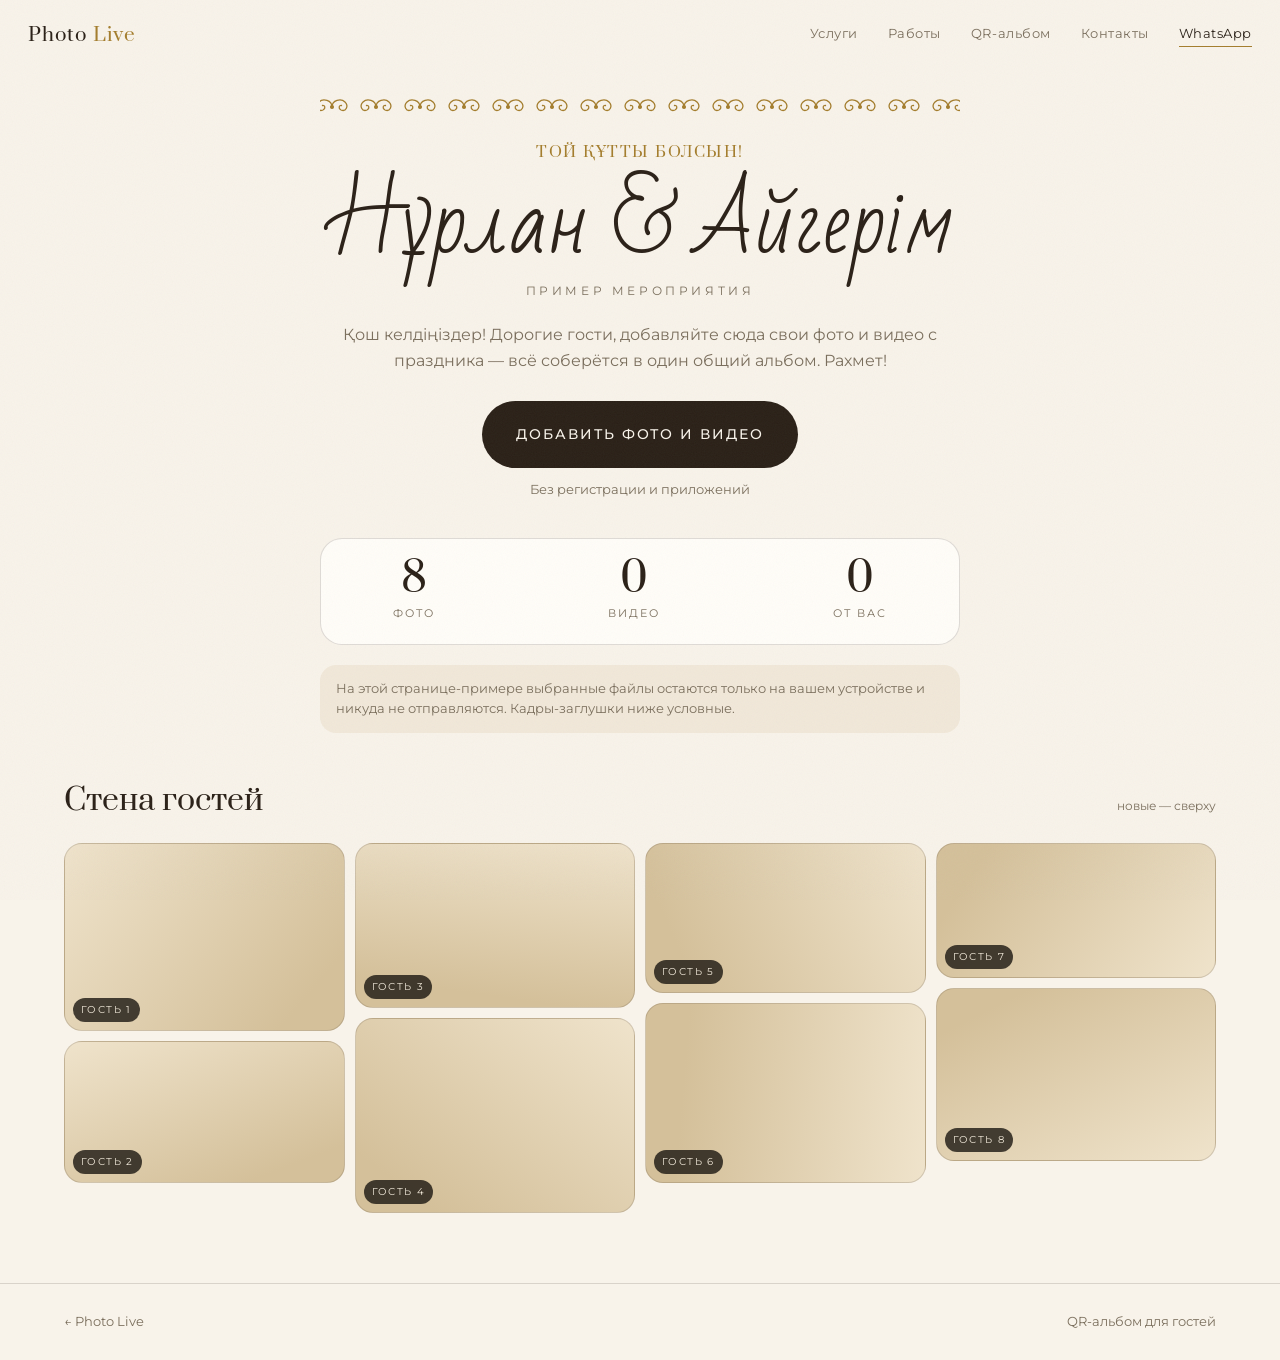
==== album.html @ 1d481619 "Add files via upload" ====
<!doctype html><html lang="ru"><head><meta charset="utf-8"><meta name="viewport" content="width=device-width,initial-scale=1">
<title>Гостевой альбом — Photo Live</title><meta name="robots" content="noindex">
<link href="https://fonts.googleapis.com/css2?family=Bad+Script&family=Montserrat:wght@400;500;600&family=Prata&display=swap" rel="stylesheet">
<link rel="stylesheet" href="style.css">
<style>
main.wrap{padding-top:96px;padding-bottom:70px}
.top{text-align:center;max-width:640px;margin:0 auto}
.top .band{margin-bottom:22px}
.top h1{font-family:var(--script);font-weight:400;font-size:clamp(46px,13vw,84px);line-height:1.2;margin:10px 0 6px;color:var(--ink);word-break:break-word}
.kz{font-family:var(--serif);color:var(--gold);font-size:15px;letter-spacing:.1em;text-transform:uppercase}
.dt{font-size:12px;color:var(--mut);letter-spacing:.3em;text-transform:uppercase;margin-top:6px}
.top p.h{margin:22px auto 28px;color:var(--mut)}
.up{display:inline-block;background:var(--ink);color:var(--bg);font-size:14px;letter-spacing:.14em;text-transform:uppercase;padding:22px 34px;cursor:pointer;transition:background .25s;font-weight:500}
.up:hover{background:var(--gold);color:#fff}
#file{display:none}
.cnt{display:flex;justify-content:center;gap:clamp(24px,7vw,60px);margin:38px 0 0;padding:22px 0;border-block:1px solid var(--line)}
.cnt b{display:block;font-family:var(--serif);font-weight:400;font-size:40px;line-height:1}
.cnt span{font-size:11px;letter-spacing:.18em;text-transform:uppercase;color:var(--mut)}
.gh{display:flex;justify-content:space-between;align-items:baseline;margin:44px 0 18px}
.gh h2{font-size:30px;font-weight:400}.gh small{color:var(--mut);font-size:12px}
.grid{columns:2;column-gap:10px}@media(min-width:760px){.grid{columns:4}}
.it{break-inside:avoid;margin-bottom:10px;position:relative}
.it img,.it video{display:block;width:100%}
.it .by{position:absolute;left:8px;bottom:8px;font-size:10px;letter-spacing:.14em;text-transform:uppercase;background:rgba(23,18,13,.78);color:#f2eadb;padding:4px 8px}
.it.new{animation:pop .7s cubic-bezier(.2,.9,.3,1) both;outline:2px solid var(--gold)}
@keyframes pop{from{opacity:0;transform:scale(.9) translateY(24px)}to{opacity:1;transform:none}}
.it.fr::before,.it.fr::after{display:none}
</style></head><body>
<main class="wrap">
<div class="top">
<div class="band"></div>
<div class="kz" id="kz">Той құтты болсын!</div>
<h1 id="nm">Нұрлан &amp; Айгерім</h1>
<div class="dt" id="dt">Пример мероприятия</div>
<p class="h">Қош келдіңіздер! Дорогие гости, добавляйте сюда свои фото и видео с праздника — всё соберётся в один общий альбом. Рахмет!</p>
<label class="up" for="file">Добавить фото и видео</label>
<input id="file" type="file" accept="image/*,video/*" multiple>
<div style="font-size:12.5px;color:var(--mut);margin-top:12px">Без регистрации и приложений</div>
<div class="cnt"><div><b id="cPh">0</b><span>фото</span></div><div><b id="cVi">0</b><span>видео</span></div><div><b id="cMine">0</b><span>от вас</span></div></div>
<p class="note" style="text-align:left">На этой странице-примере выбранные файлы остаются только на вашем устройстве и никуда не отправляются. Кадры-заглушки ниже условные.</p>
</div>
<div class="gh"><h2 class="serif">Стена гостей</h2><small>новые — сверху</small></div>
<div class="grid" id="grid"></div>
</main>
<footer><a href="index.html">← Photo Live</a><span>QR-альбом для гостей</span></footer>
<script src="common.js"></script>
<script>
var q=new URLSearchParams(location.search);
if(q.get('n')){document.getElementById('nm').textContent=q.get('n');document.title=q.get('n')+' — гостевой альбом'}
if(q.get('d')){document.getElementById('dt').textContent=q.get('d')}
if(q.get('o')&&GREET[q.get('o')]){document.getElementById('kz').textContent=GREET[q.get('o')]}
var grid=document.getElementById('grid'),mine=0,ph=0,vi=0,hs=[125,95,110,130,100,120,90,115];
for(var i=0;i<8;i++){var d=document.createElement('div');d.className='it fr';d.style.height=hs[i]*1.5+'px';d.style.background='linear-gradient('+(130+i*29)+'deg,#efe3cb,#d4c09a 85%)';d.innerHTML='<span class="by">Гость '+(i+1)+'</span>';grid.appendChild(d);ph++}
function upd(){cPh.textContent=ph;cVi.textContent=vi;cMine.textContent=mine}upd();
document.getElementById('file').addEventListener('change',function(e){
Array.prototype.forEach.call(e.target.files,function(f){
var u=URL.createObjectURL(f),d=document.createElement('div');d.className='it new';
if(f.type.indexOf('video')===0){d.innerHTML='<video src="'+u+'#t=0.1" controls playsinline preload="metadata"></video>';vi++}
else if(f.type.indexOf('image')===0){var im=new Image();im.src=u;im.alt='Ваше фото';d.appendChild(im);ph++}
else return;
var s=document.createElement('span');s.className='by';s.textContent='Вы';d.appendChild(s);
grid.insertBefore(d,grid.firstChild);mine++;
});upd();e.target.value='';
});
</script></body></html>
---- style.css ----
:root{--bg:#f8f3ea;--bg2:#f0e8d8;--ink:#2a2017;--mut:#7a6e5c;--gold:#a47d2c;--line:rgba(42,32,23,.15);--serif:'Prata',Georgia,serif;--script:'Bad Script','Cormorant Garamond',cursive;--sans:'Montserrat',system-ui,sans-serif}
.dk{--bg:#17120d;--bg2:#1d1710;--ink:#f2eadb;--mut:#a99d88;--gold:#c9a35a;--line:rgba(242,234,219,.16);background:var(--bg);color:var(--ink)}
*{box-sizing:border-box;margin:0;padding:0}
html{scroll-behavior:smooth}
body{background:var(--bg);color:var(--ink);font-family:var(--sans);font-size:16px;line-height:1.6;-webkit-font-smoothing:antialiased;overflow-x:hidden}
body::before{content:'';position:fixed;inset:0;pointer-events:none;z-index:100;opacity:.045;background-image:url("data:image/svg+xml;utf8,<svg xmlns='http://www.w3.org/2000/svg' width='160' height='160'><filter id='n'><feTurbulence type='fractalNoise' baseFrequency='.9' numOctaves='2'/></filter><rect width='160' height='160' filter='url(%23n)'/></svg>")}
a{color:inherit;text-decoration:none}
img{max-width:100%}
.wrap{padding:0 clamp(18px,5vw,64px);max-width:1400px;margin:0 auto}
.serif{font-family:var(--serif);font-weight:400}
.eyebrow{font-size:11px;letter-spacing:.28em;text-transform:uppercase;color:var(--gold);font-weight:600}
/* header */
.hd{position:fixed;top:0;left:0;right:0;z-index:60;display:flex;justify-content:space-between;align-items:center;padding:20px clamp(18px,5vw,64px);transition:background .3s,padding .3s}
.hd.s{background:rgba(248,243,234,.96);padding-top:14px;padding-bottom:14px;border-bottom:1px solid var(--line)}
.brand{font-family:var(--serif);font-size:19px;letter-spacing:.06em}
.brand i{color:var(--gold);font-style:normal}
.menu{display:flex;gap:30px;font-size:13px;letter-spacing:.04em}
.menu a{color:var(--mut);transition:color .2s}.menu a:hover,.menu a.on{color:var(--ink)}
.menu a.wa{color:var(--ink);border-bottom:1px solid var(--gold);padding-bottom:2px}
.burger{display:none;background:none;border:0;color:var(--ink);font:inherit;font-size:13px;letter-spacing:.14em;text-transform:uppercase;cursor:pointer}
@media(max-width:820px){.burger{display:block}.menu{position:fixed;inset:0;background:var(--bg);flex-direction:column;justify-content:center;gap:22px;padding:0 clamp(18px,5vw,64px);font-family:var(--serif);font-size:34px;transform:translateY(-100%);transition:transform .45s cubic-bezier(.7,0,.2,1);z-index:-1}.menu.o{transform:none}.menu a{color:var(--ink)}.menu a.wa{border:0;color:var(--gold)}}
/* buttons */
.lnk{display:inline-flex;align-items:center;gap:12px;font-size:13px;letter-spacing:.14em;text-transform:uppercase;padding:16px 0;border-bottom:1px solid var(--gold);transition:gap .25s,color .25s;font-weight:500}
.lnk:hover{gap:20px;color:var(--gold)}
.lnk.solid{background:var(--ink);color:var(--bg);border:0;padding:17px 28px}
.lnk.solid:hover{background:var(--gold);color:#fff}
/* placeholder frames */
.fr{position:relative;background:linear-gradient(155deg,#eadfc8,#d6c4a0 80%);overflow:hidden;border:1px solid var(--line)}
.fr::before{content:attr(data-n);position:absolute;left:14px;top:10px;font-family:var(--serif);font-size:13px;color:var(--gold);letter-spacing:.1em}
.fr::after{content:attr(data-c);position:absolute;left:14px;bottom:12px;font-size:10.5px;letter-spacing:.2em;text-transform:uppercase;color:#7a6a4c}
.fr img{position:absolute;inset:0;width:100%;height:100%;object-fit:cover}
/* reveal */
.rv{opacity:0;transform:translateY(26px);transition:opacity .9s ease,transform .9s ease}.rv.in{opacity:1;transform:none}
@media(prefers-reduced-motion:reduce){.rv{opacity:1;transform:none;transition:none}html{scroll-behavior:auto}}
.note{font-size:12.5px;color:var(--mut);border-left:1px solid var(--gold);padding:4px 0 4px 14px;margin:20px 0}
footer{border-top:1px solid var(--line);padding:28px clamp(18px,5vw,64px);display:flex;justify-content:space-between;gap:12px;flex-wrap:wrap;font-size:12.5px;color:var(--mut)}
/* ornament (қошқар мүйіз motif) */
.band{height:22px;background-repeat:repeat-x;background-position:center;background-size:auto 22px;background-image:url("data:image/svg+xml;utf8,<svg xmlns='http://www.w3.org/2000/svg' width='44' height='22' viewBox='0 0 44 22' fill='none' stroke='%23a47d2c' stroke-width='1.3' stroke-linecap='round'><path d='M22 11 C22 4 13 2 9 6 C5 10 8 16 13 14 C16 12.5 15 9 12.5 9.5'/><path d='M22 11 C22 4 31 2 35 6 C39 10 36 16 31 14 C28 12.5 29 9 31.5 9.5'/><circle cx='22' cy='11' r='1.4' fill='%23a47d2c'/></svg>")}
/* table card */
.tc{width:100%;max-width:400px;margin:0 auto;background:#fffdf8;color:#2a2017;padding:12px;box-shadow:0 30px 70px rgba(60,40,10,.22);position:relative}
.tc-in{border:1px solid #a47d2c;outline:1px solid rgba(164,125,44,.55);outline-offset:-7px;padding:26px 20px 22px;text-align:center;background:radial-gradient(120% 60% at 50% 0%,rgba(164,125,44,.10),transparent 65%)}
.tc .band{margin:0 -6px}
.tc-k{font-family:var(--serif);font-size:15px;letter-spacing:.12em;text-transform:uppercase;color:#a47d2c;margin:16px 0 4px;line-height:1.35}
.tc-names{font-family:var(--script);font-size:clamp(38px,11vw,54px);line-height:1.2;margin:6px 0 2px;color:#2a2017;word-break:break-word}
.tc-date{font-size:12px;letter-spacing:.3em;text-transform:uppercase;color:#7a6e5c}
.tc-w{font-family:var(--serif);font-size:22px;margin:16px 0 14px}
.tc-q{display:inline-block;line-height:0;padding:10px;background:#fff;border:1px solid rgba(164,125,44,.5)}
.tc-s{font-family:var(--serif);font-style:normal;font-size:15px;margin:14px 8px 4px;line-height:1.4}
.tc-r{font-size:11px;letter-spacing:.14em;text-transform:uppercase;color:#7a6e5c;margin-bottom:12px}
/* ===== iOS-style: rounded, soft, glassy ===== */
:root{--r:22px;--r-lg:30px}
body .hd{top:8px;left:10px;right:10px;padding:12px 18px;border-radius:22px;border:0;background:none}
body .hd::before{content:'';position:absolute;inset:0;z-index:-2;border-radius:22px;background:rgba(250,246,238,.72);backdrop-filter:saturate(180%) blur(20px);-webkit-backdrop-filter:saturate(180%) blur(20px);box-shadow:0 4px 24px rgba(60,40,10,.10),inset 0 0 0 1px rgba(255,255,255,.6);opacity:0;transition:opacity .3s}
body .hd.s::before{opacity:1}
body .hd.s{background:none;border:0;padding:12px 18px}
body .lnk{border:1px solid var(--gold);border-radius:999px;padding:14px 24px}
body .lnk.solid{border:0;padding:16px 28px}
body .lnk:hover{gap:16px;background:rgba(164,125,44,.10);color:var(--ink)}
body .lnk.solid:hover{background:var(--gold);color:#fff}
body .up{border-radius:999px}
body .fr{border-radius:var(--r)}
body .g .fr{border-radius:16px}
body .it{border-radius:18px;overflow:hidden}
body .it .by{border-radius:99px}
body .note{background:rgba(164,125,44,.09);border:0;border-radius:16px;padding:14px 16px}
body .svc{border:1px solid var(--line);border-radius:var(--r-lg);overflow:hidden;background:#fffdf8;box-shadow:0 12px 40px rgba(60,40,10,.06)}
body .sv{padding-left:clamp(16px,3vw,30px);padding-right:clamp(16px,3vw,30px)}
body .sv:last-child{border-bottom:0}
@media(min-width:820px){body .sv:hover{padding-left:clamp(26px,4vw,44px)}}
body .strip .fr{border-radius:var(--r-lg)}
body .al.dk{margin:0 10px;border-radius:38px;border:0}
body footer.dk{margin:10px;border-radius:30px;border:0}
body .mq{background:transparent;border:0}
body .tc{border-radius:34px}
body .tc-in{border-radius:24px}
body .tc-q{border-radius:20px}
body .sheet{border-radius:var(--r-lg);border:0}
body .cnt,body .bar{border:1px solid var(--line);border-radius:var(--r);padding:20px 16px;background:#fffdf8;justify-content:space-around}
body .qrb{border-radius:var(--r-lg);border:1px solid var(--line);box-shadow:0 12px 40px rgba(60,40,10,.06)}
body .toast{border-radius:16px}
body input,body select{background:#fffdf8;border:1px solid var(--line);border-radius:16px;padding:15px 18px;font-size:17px}
body input:focus,body select:focus{border-color:var(--gold);box-shadow:0 0 0 4px rgba(164,125,44,.15)}
body .sw{border-radius:99px}
body .hero .band{top:78px}
@media print{body .tc{border-radius:0}body .sheet{border-radius:0}}
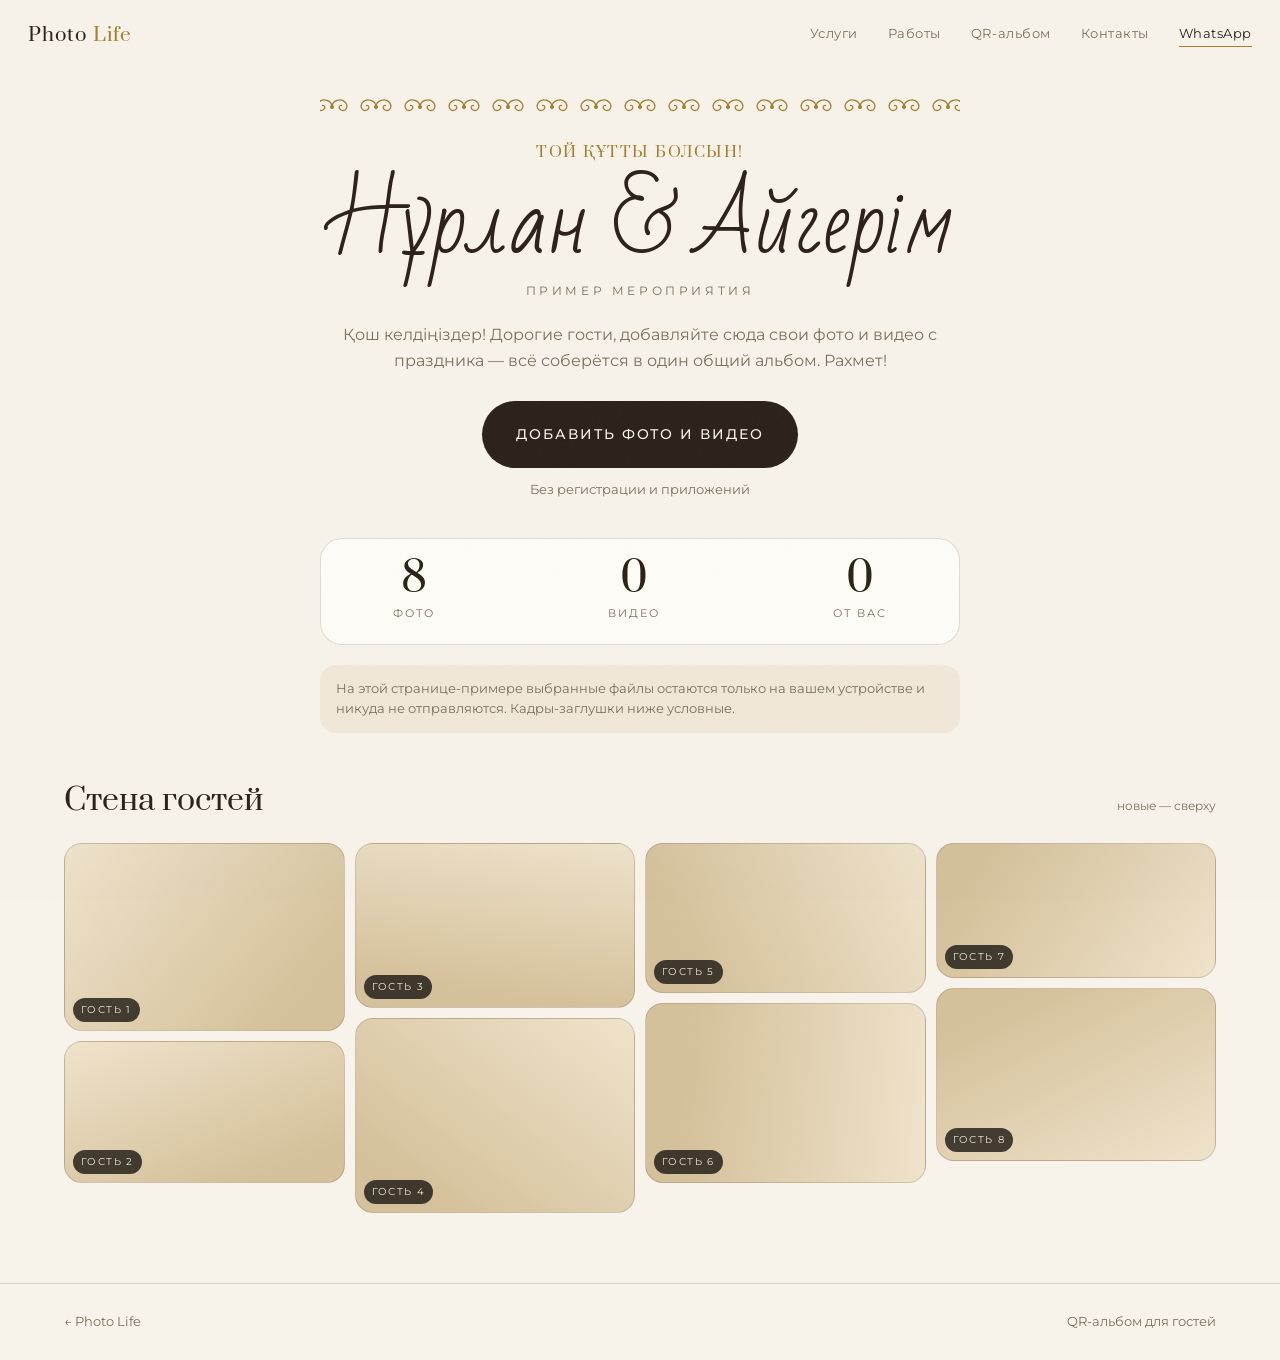
==== commit 5c919073: "Add files via upload" ====
--- a/album.html
+++ b/album.html
@@ -1,5 +1,5 @@
 <!doctype html><html lang="ru"><head><meta charset="utf-8"><meta name="viewport" content="width=device-width,initial-scale=1">
-<title>Гостевой альбом — Photo Live</title><meta name="robots" content="noindex">
+<title>Гостевой альбом — Photo Life</title><meta name="robots" content="noindex">
 <link href="https://fonts.googleapis.com/css2?family=Bad+Script&family=Montserrat:wght@400;500;600&family=Prata&display=swap" rel="stylesheet">
 <link rel="stylesheet" href="style.css">
 <style>
@@ -42,7 +42,7 @@
 <div class="gh"><h2 class="serif">Стена гостей</h2><small>новые — сверху</small></div>
 <div class="grid" id="grid"></div>
 </main>
-<footer><a href="index.html">← Photo Live</a><span>QR-альбом для гостей</span></footer>
+<footer><a href="index.html">← Photo Life</a><span>QR-альбом для гостей</span></footer>
 <script src="common.js"></script>
 <script>
 var q=new URLSearchParams(location.search);
